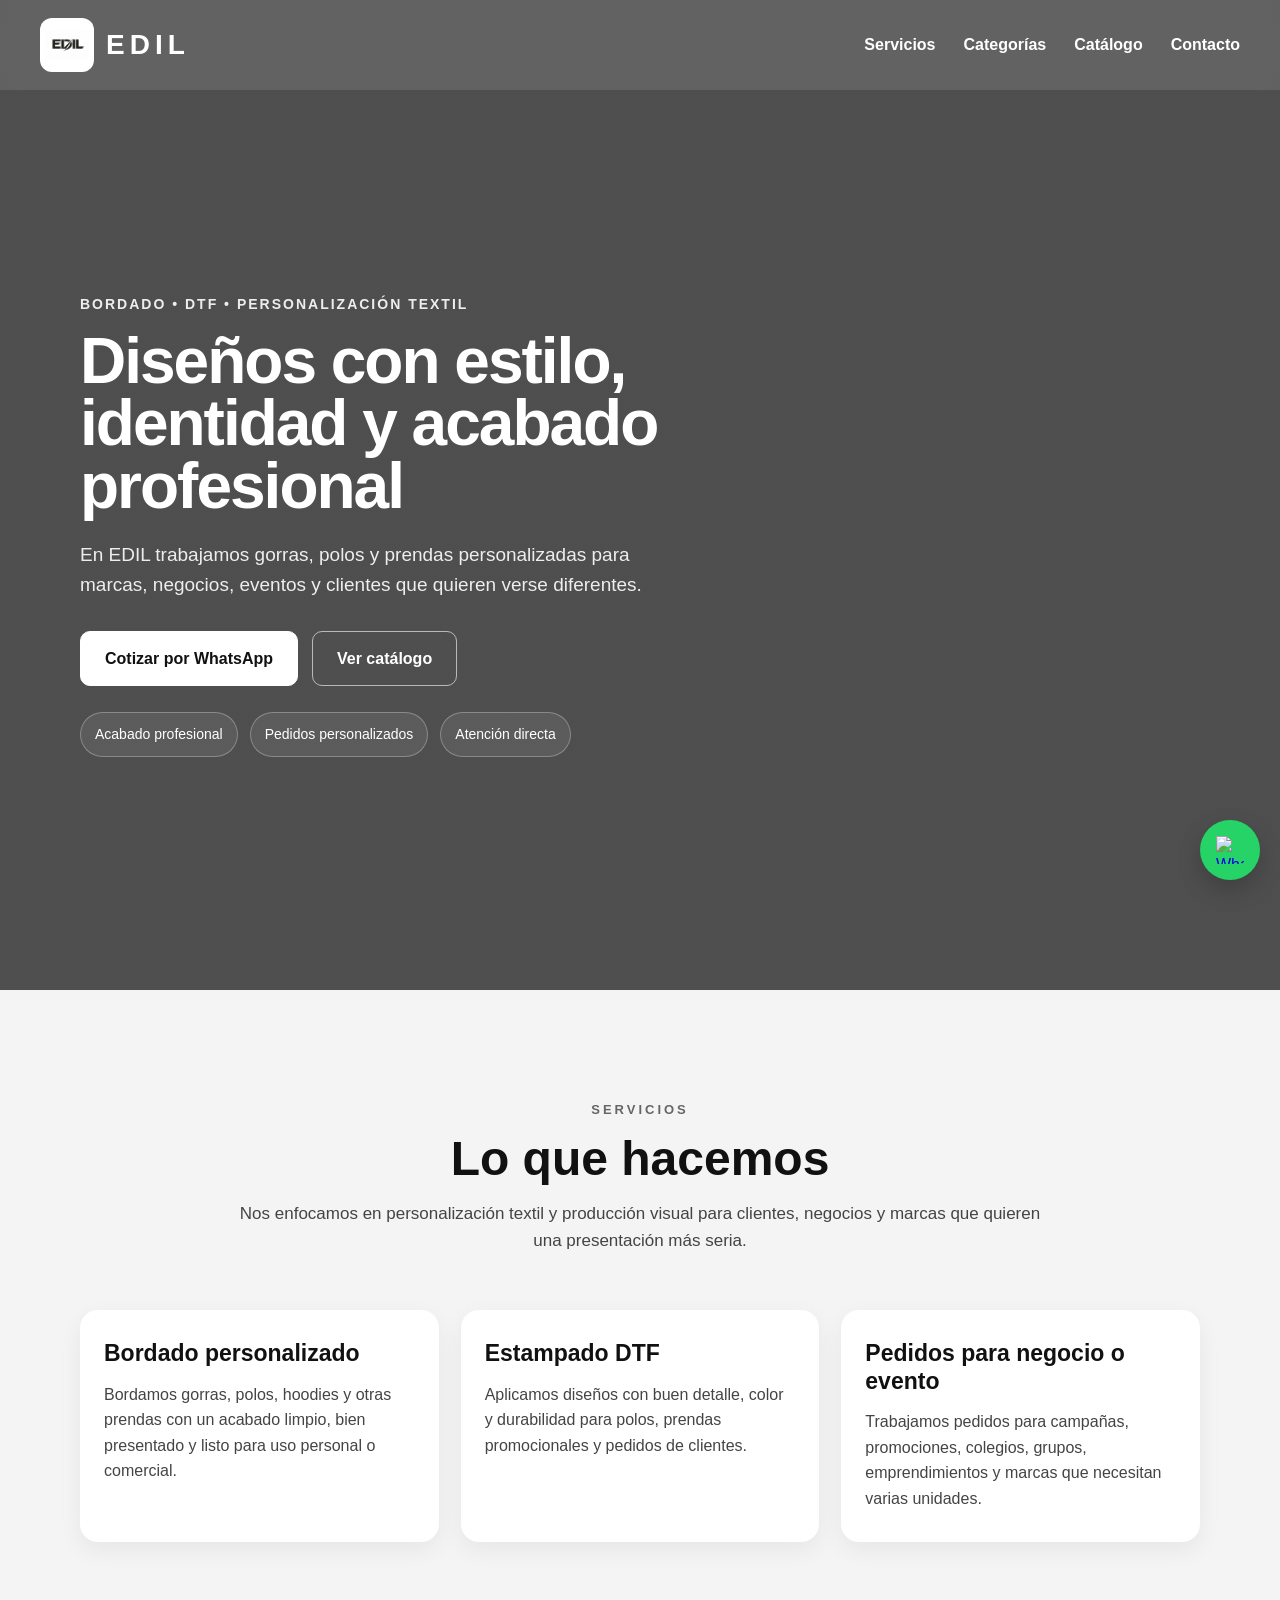
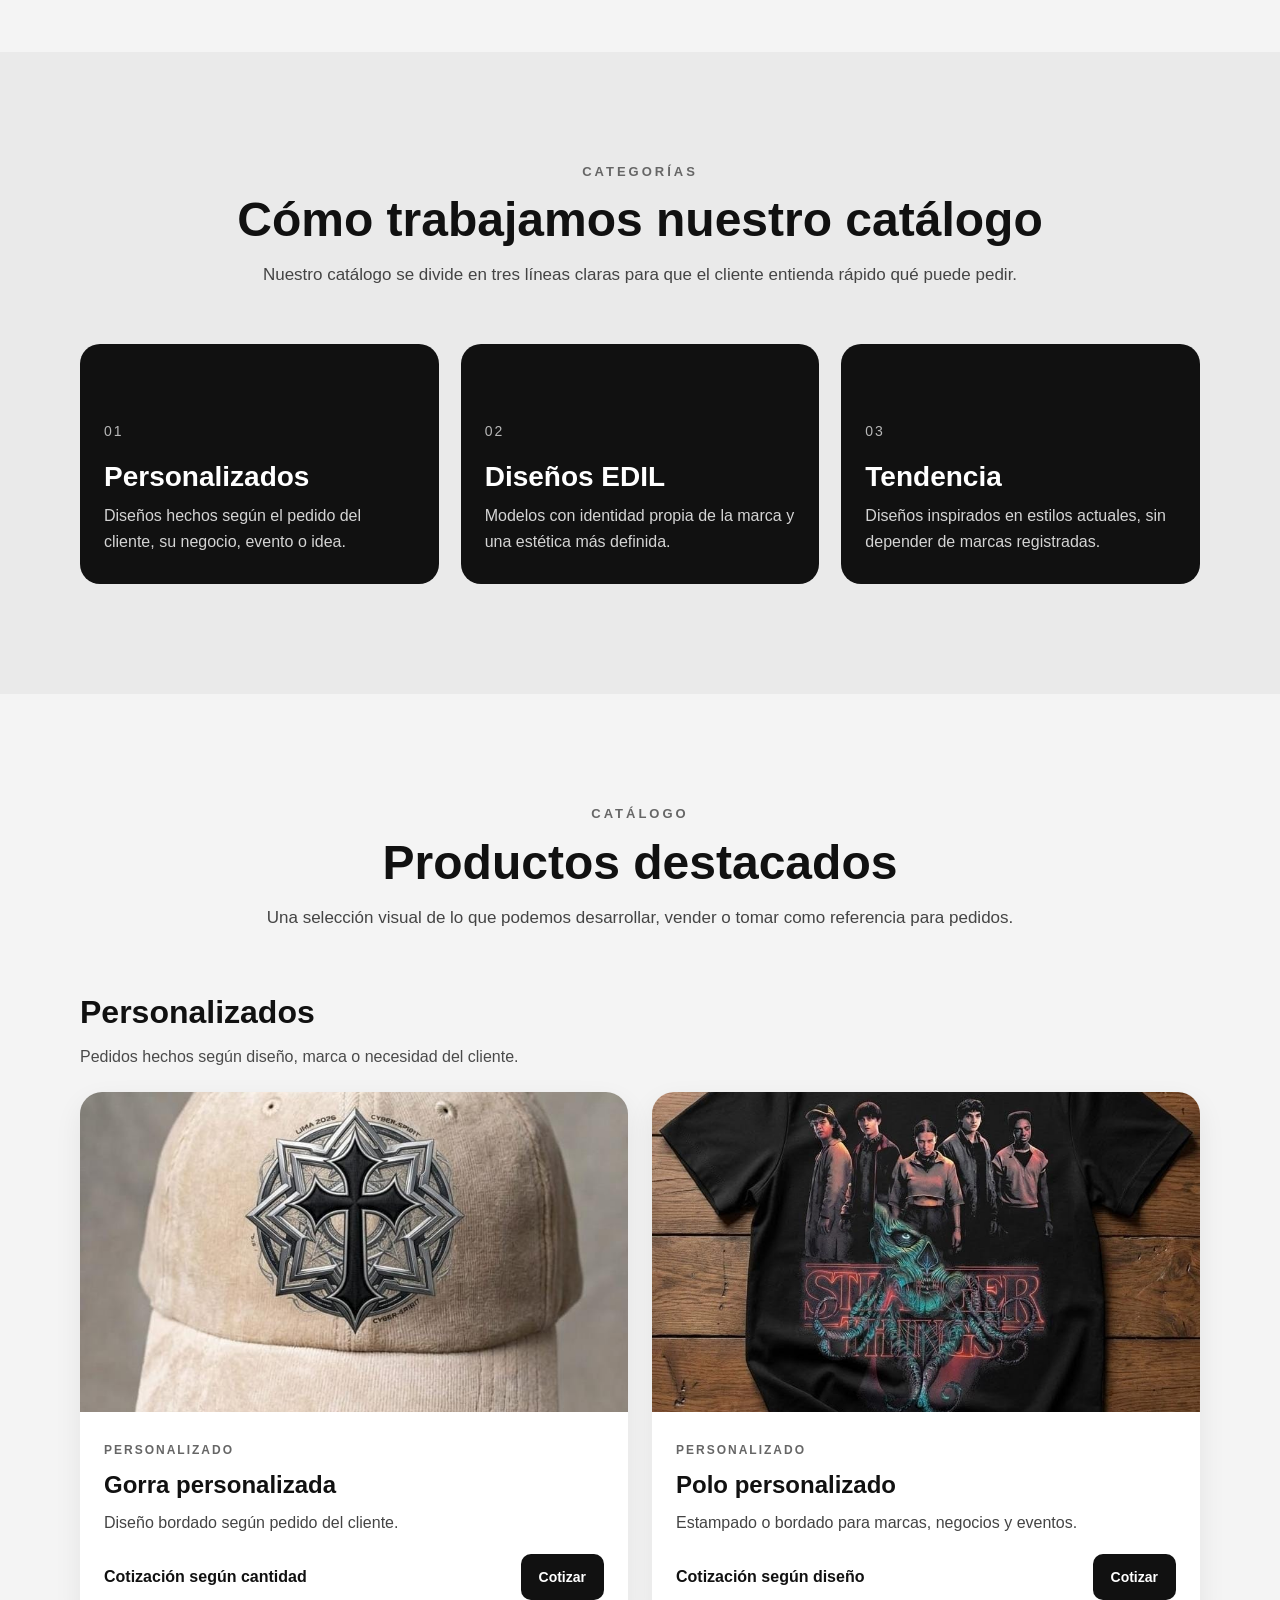
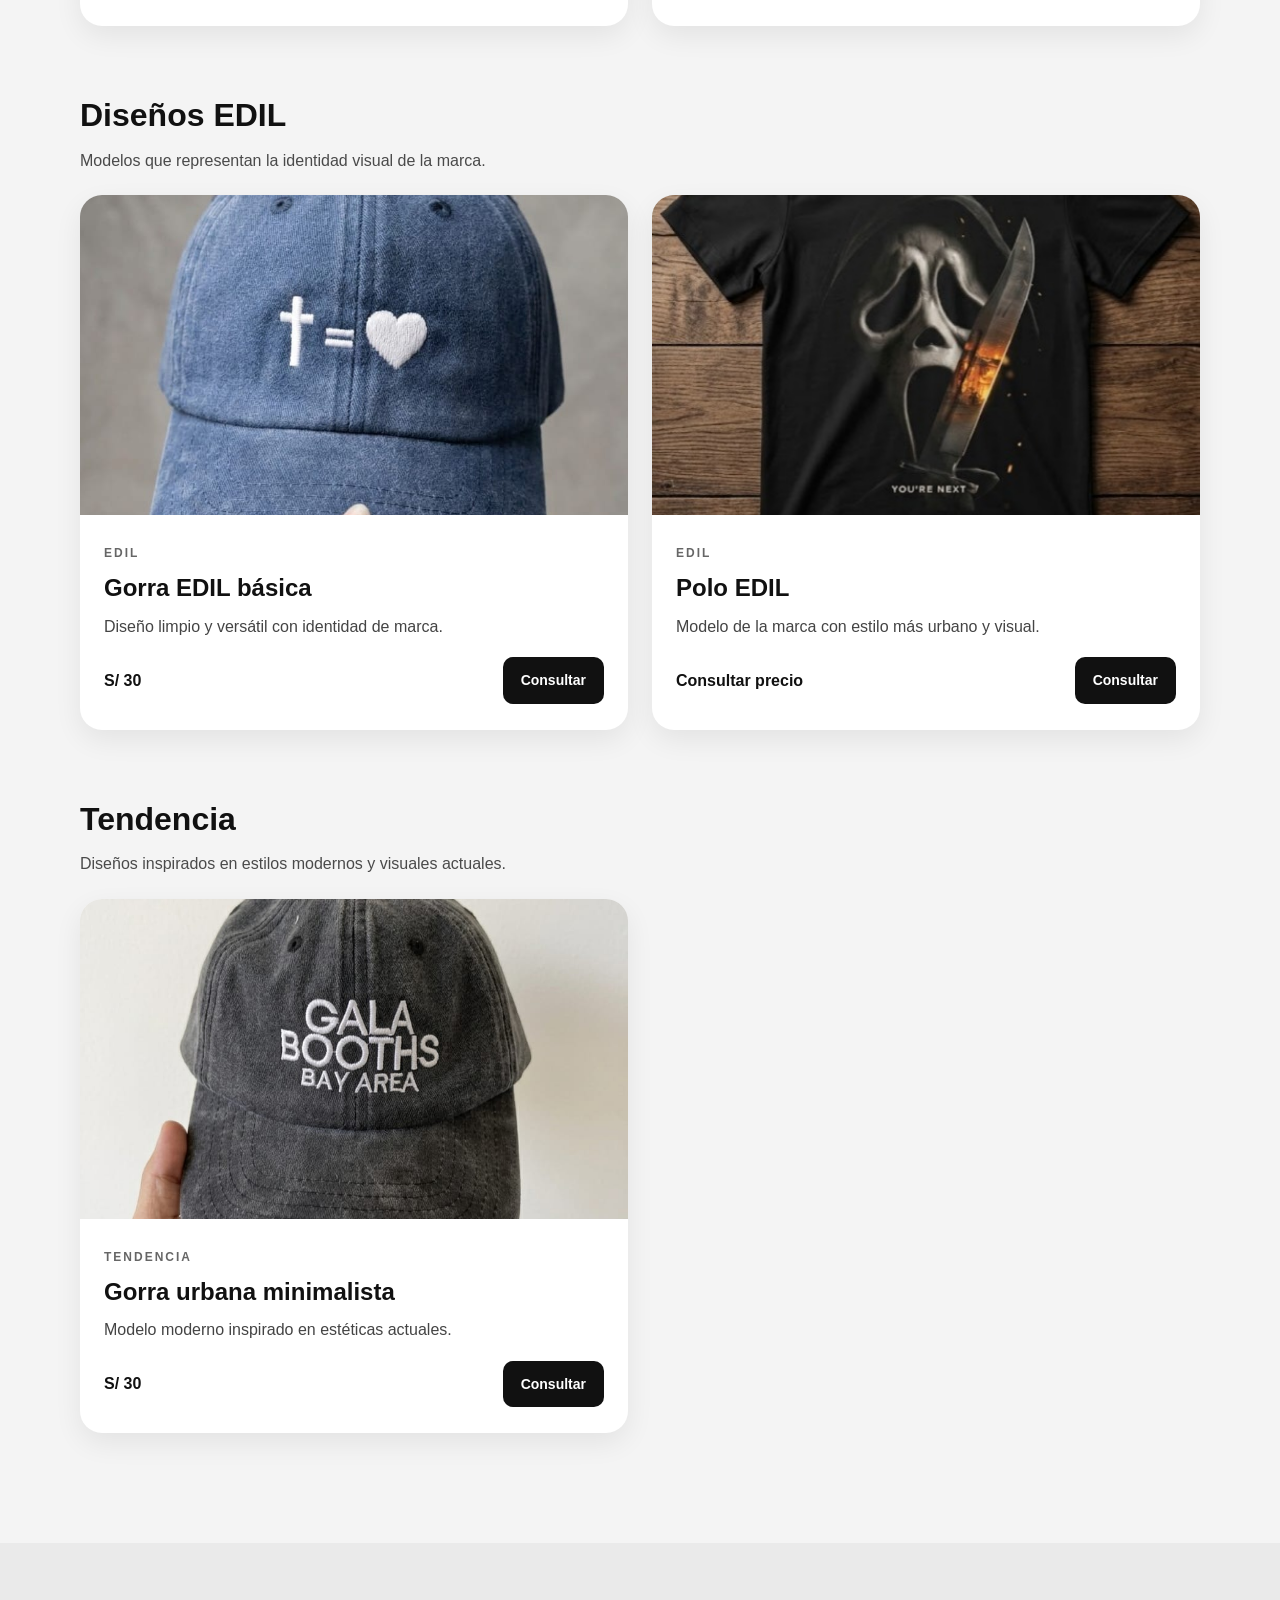
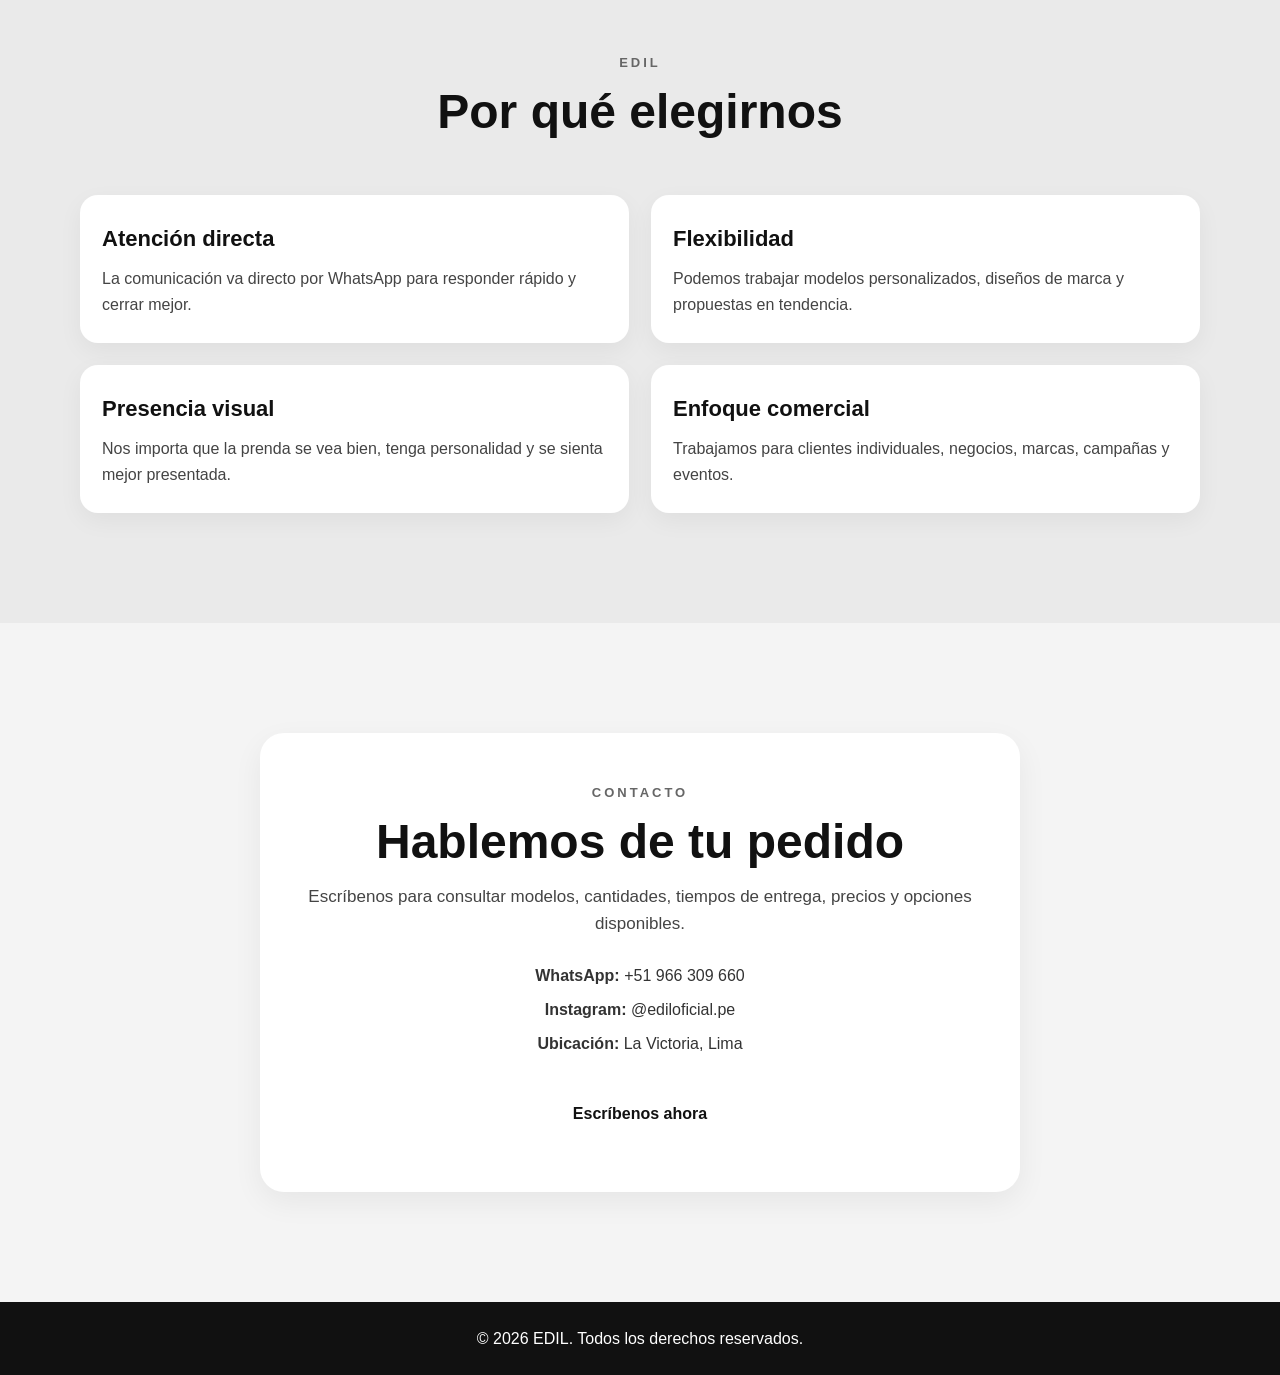
==== index.html @ c32471b3 "Add files via upload" ====
<!DOCTYPE html>
<html lang="es">
<head>
  <meta charset="UTF-8">
  <meta name="viewport" content="width=device-width, initial-scale=1.0">
  <title>EDIL | Bordados, DTF y prendas personalizadas</title>
  <link rel="stylesheet" href="styles.css">
</head>
<body>

  <header class="hero" id="inicio">
    <nav class="navbar container">
      <div class="logo-container">
        <img src="img/logo.jpeg" alt="Logo EDIL" class="logo-img">
        <span class="logo-text">EDIL</span>
      </div>

      <ul class="nav-links">
        <li><a href="#servicios">Servicios</a></li>
        <li><a href="#categorias">Categorías</a></li>
        <li><a href="#catalogo">Catálogo</a></li>
        <li><a href="#contacto">Contacto</a></li>
      </ul>
    </nav>

    <div class="hero-main container">
      <div class="hero-text">
        <p class="eyebrow">Bordado • DTF • Personalización textil</p>
        <h1>Diseños con estilo, identidad y acabado profesional</h1>
        <p class="hero-description">
          En EDIL trabajamos gorras, polos y prendas personalizadas para marcas,
          negocios, eventos y clientes que quieren verse diferentes.
        </p>

        <div class="hero-buttons">
          <a class="btn btn-primary" href="https://wa.me/51966309660" target="_blank">Cotizar por WhatsApp</a>
          <a class="btn btn-secondary" href="#catalogo">Ver catálogo</a>
        </div>

        <div class="hero-points">
          <span>Acabado profesional</span>
          <span>Pedidos personalizados</span>
          <span>Atención directa</span>
        </div>
      </div>
    </div>
  </header>

  <section class="section" id="servicios">
    <div class="container">
      <div class="section-heading">
        <p class="section-label">Servicios</p>
        <h2>Lo que hacemos</h2>
        <p class="section-description">
          Nos enfocamos en personalización textil y producción visual para clientes,
          negocios y marcas que quieren una presentación más seria.
        </p>
      </div>

      <div class="service-grid">
        <article class="info-card">
          <h3>Bordado personalizado</h3>
          <p>
            Bordamos gorras, polos, hoodies y otras prendas con un acabado limpio,
            bien presentado y listo para uso personal o comercial.
          </p>
        </article>

        <article class="info-card">
          <h3>Estampado DTF</h3>
          <p>
            Aplicamos diseños con buen detalle, color y durabilidad para polos,
            prendas promocionales y pedidos de clientes.
          </p>
        </article>

        <article class="info-card">
          <h3>Pedidos para negocio o evento</h3>
          <p>
            Trabajamos pedidos para campañas, promociones, colegios, grupos,
            emprendimientos y marcas que necesitan varias unidades.
          </p>
        </article>
      </div>
    </div>
  </section>

  <section class="section section-dark" id="categorias">
    <div class="container">
      <div class="section-heading">
        <p class="section-label">Categorías</p>
        <h2>Cómo trabajamos nuestro catálogo</h2>
        <p class="section-description">
          Nuestro catálogo se divide en tres líneas claras para que el cliente entienda rápido qué puede pedir.
        </p>
      </div>

      <div class="category-grid">
        <article class="category-card">
          <div class="category-number">01</div>
          <h3>Personalizados</h3>
          <p>
            Diseños hechos según el pedido del cliente, su negocio, evento o idea.
          </p>
        </article>

        <article class="category-card">
          <div class="category-number">02</div>
          <h3>Diseños EDIL</h3>
          <p>
            Modelos con identidad propia de la marca y una estética más definida.
          </p>
        </article>

        <article class="category-card">
          <div class="category-number">03</div>
          <h3>Tendencia</h3>
          <p>
            Diseños inspirados en estilos actuales, sin depender de marcas registradas.
          </p>
        </article>
      </div>
    </div>
  </section>

  <section class="section" id="catalogo">
    <div class="container">
      <div class="section-heading">
        <p class="section-label">Catálogo</p>
        <h2>Productos destacados</h2>
        <p class="section-description">
          Una selección visual de lo que podemos desarrollar, vender o tomar como referencia para pedidos.
        </p>
      </div>

      <div class="catalog-group">
        <div class="group-header">
          <h3>Personalizados</h3>
          <p>Pedidos hechos según diseño, marca o necesidad del cliente.</p>
        </div>

        <div class="product-grid">
          <article class="product-card">
            <img src="img/productos/gorra-cruz.jpeg" alt="Gorra personalizada" class="product-image">
            <div class="product-content">
              <span class="product-tag">Personalizado</span>
              <h4>Gorra personalizada</h4>
              <p>Diseño bordado según pedido del cliente.</p>
              <div class="product-bottom">
                <span class="price">Cotización según cantidad</span>
                <a class="btn btn-small" href="https://wa.me/51966309660?text=Hola,%20quiero%20cotizar%20una%20gorra%20personalizada" target="_blank">Cotizar</a>
              </div>
            </div>
          </article>

          <article class="product-card">
            <img src="img/productos/polo-urbano.jpeg" alt="Polo personalizado" class="product-image">
            <div class="product-content">
              <span class="product-tag">Personalizado</span>
              <h4>Polo personalizado</h4>
              <p>Estampado o bordado para marcas, negocios y eventos.</p>
              <div class="product-bottom">
                <span class="price">Cotización según diseño</span>
                <a class="btn btn-small" href="https://wa.me/51966309660?text=Hola,%20quiero%20cotizar%20un%20polo%20personalizado" target="_blank">Cotizar</a>
              </div>
            </div>
          </article>
        </div>
      </div>

      <div class="catalog-group">
        <div class="group-header">
          <h3>Diseños EDIL</h3>
          <p>Modelos que representan la identidad visual de la marca.</p>
        </div>

        <div class="product-grid">
          <article class="product-card">
            <img src="img/productos/gorra-edil.jpeg" alt="Gorra EDIL básica" class="product-image">
            <div class="product-content">
              <span class="product-tag">EDIL</span>
              <h4>Gorra EDIL básica</h4>
              <p>Diseño limpio y versátil con identidad de marca.</p>
              <div class="product-bottom">
                <span class="price">S/ 30</span>
                <a class="btn btn-small" href="https://wa.me/51966309660?text=Hola,%20quiero%20consultar%20por%20la%20gorra%20EDIL" target="_blank">Consultar</a>
              </div>
            </div>
          </article>

          <article class="product-card">
            <img src="img/productos/polo-edil.jpeg" alt="Polo EDIL" class="product-image">
            <div class="product-content">
              <span class="product-tag">EDIL</span>
              <h4>Polo EDIL</h4>
              <p>Modelo de la marca con estilo más urbano y visual.</p>
              <div class="product-bottom">
                <span class="price">Consultar precio</span>
                <a class="btn btn-small" href="https://wa.me/51966309660?text=Hola,%20quiero%20consultar%20por%20el%20polo%20EDIL" target="_blank">Consultar</a>
              </div>
            </div>
          </article>
        </div>
      </div>

      <div class="catalog-group">
        <div class="group-header">
          <h3>Tendencia</h3>
          <p>Diseños inspirados en estilos modernos y visuales actuales.</p>
        </div>

        <div class="product-grid">
          <article class="product-card">
            <img src="img/productos/gorra-urbana.jpeg" alt="Gorra urbana minimalista" class="product-image">
            <div class="product-content">
              <span class="product-tag">Tendencia</span>
              <h4>Gorra urbana minimalista</h4>
              <p>Modelo moderno inspirado en estéticas actuales.</p>
              <div class="product-bottom">
                <span class="price">S/ 30</span>
                <a class="btn btn-small" href="https://wa.me/51966309660?text=Hola,%20quiero%20consultar%20por%20la%20gorra%20urbana" target="_blank">Consultar</a>
              </div>
            </div>
          </article>
        </div>
      </div>
    </div>
  </section>

  <section class="section section-dark" id="porque">
    <div class="container">
      <div class="section-heading">
        <p class="section-label">EDIL</p>
        <h2>Por qué elegirnos</h2>
      </div>

      <div class="benefits-grid">
        <div class="benefit-item">
          <h3>Atención directa</h3>
          <p>La comunicación va directo por WhatsApp para responder rápido y cerrar mejor.</p>
        </div>
        <div class="benefit-item">
          <h3>Flexibilidad</h3>
          <p>Podemos trabajar modelos personalizados, diseños de marca y propuestas en tendencia.</p>
        </div>
        <div class="benefit-item">
          <h3>Presencia visual</h3>
          <p>Nos importa que la prenda se vea bien, tenga personalidad y se sienta mejor presentada.</p>
        </div>
        <div class="benefit-item">
          <h3>Enfoque comercial</h3>
          <p>Trabajamos para clientes individuales, negocios, marcas, campañas y eventos.</p>
        </div>
      </div>
    </div>
  </section>

  <section class="section contact-section" id="contacto">
    <div class="container contact-box">
      <p class="section-label">Contacto</p>
      <h2>Hablemos de tu pedido</h2>
      <p class="section-description">
        Escríbenos para consultar modelos, cantidades, tiempos de entrega, precios y opciones disponibles.
      </p>

      <div class="contact-details">
        <p><strong>WhatsApp:</strong> +51 966 309 660</p>
        <p><strong>Instagram:</strong> @ediloficial.pe</p>
        <p><strong>Ubicación:</strong> La Victoria, Lima</p>
      </div>

      <a class="btn btn-primary" href="https://wa.me/51966309660" target="_blank">Escríbenos ahora</a>
    </div>
  </section>

  <footer class="footer">
    <div class="container footer-content">
      <p>© 2026 EDIL. Todos los derechos reservados.</p>
    </div>
  </footer>

  <a href="https://wa.me/51966309660" class="whatsapp-float" target="_blank">
  <img src="https://cdn-icons-png.flaticon.com/512/733/733585.png" alt="WhatsApp">
  </a>

</body>
</html>
---- styles.css ----
* {
  margin: 0;
  padding: 0;
  box-sizing: border-box;
}

html {
  scroll-behavior: smooth;
}

body {
  font-family: Arial, sans-serif;
  background-color: #f4f4f4;
  color: #111111;
  line-height: 1.6;
}

img {
  max-width: 100%;
  display: block;
}

.container {
  width: min(1120px, 92%);
  margin: 0 auto;
}

/* HERO */

.hero {
  min-height: 100vh;
  color: #ffffff;
  background:
    linear-gradient(rgba(0, 0, 0, 0.68), rgba(0, 0, 0, 0.68)),
    url("https://images.unsplash.com/photo-1521572163474-6864f9cf17ab?auto=format&fit=crop&w=1400&q=80");
  background-size: cover;
  background-position: center;
  display: flex;
  flex-direction: column;
}

.navbar {
  padding: 24px 0;
  display: flex;
  justify-content: space-between;
  align-items: center;
  gap: 20px;
}

.logo-container {
  display: flex;
  align-items: center;
  gap: 12px;
}

.logo-img {
  width: 54px;
  height: 54px;
  object-fit: contain;
  background-color: #ffffff;
  border-radius: 12px;
  padding: 5px;
}

.logo-text {
  font-size: 28px;
  font-weight: 700;
  letter-spacing: 5px;
}

.nav-links {
  list-style: none;
  display: flex;
  gap: 28px;
  flex-wrap: wrap;
}

.nav-links a {
  color: white;
  text-decoration: none;
  font-weight: 600;
  transition: opacity 0.2s ease;
}

.nav-links a:hover {
  opacity: 0.7;
}

.nav-links a:hover {
  opacity: 0.75;
}

.hero-main {
  flex: 1;
  display: flex;
  align-items: center;
  padding: 40px 0 70px;
}

.hero-text {
  max-width: 650px;
}

.eyebrow {
  font-size: 14px;
  text-transform: uppercase;
  letter-spacing: 2px;
  margin-bottom: 14px;
  opacity: 0.9;
  font-weight: 700;
}

.hero h1 {
  font-size: clamp(2.8rem, 5vw, 4.8rem);
  line-height: 0.98;
  margin-bottom: 22px;
  letter-spacing: -2px;
}

.hero-description {
  font-size: 19px;
  max-width: 580px;
  color: rgba(255, 255, 255, 0.9);
  margin-bottom: 30px;
}

.hero-buttons {
  display: flex;
  gap: 14px;
  flex-wrap: wrap;
  margin-bottom: 26px;
}

.hero-points {
  display: flex;
  flex-wrap: wrap;
  gap: 12px;
}

.hero-points span {
  border: 1px solid rgba(255, 255, 255, 0.28);
  background-color: rgba(255, 255, 255, 0.08);
  padding: 10px 14px;
  border-radius: 999px;
  font-size: 14px;
}

/* BOTONES */

.btn {
  display: inline-block;
  background: white;
  color: black;
  padding: 14px 28px;
  text-decoration: none;
  border-radius: 10px;
  font-weight: bold;
  transition: all 0.3s ease;
}

.btn:hover {
  background: black;
  color: white;
}


.btn-primary {
  background-color: #ffffff;
  color: #111111;
  padding: 14px 24px;
  border: 1px solid #ffffff;
}

.btn-primary:hover {
  background-color: transparent;
  color: #ffffff;
}

.btn-secondary {
  padding: 14px 24px;
  border: 1px solid rgba(255, 255, 255, 0.6);
  color: #ffffff;
  background-color: transparent;
}

.btn-secondary:hover {
  background-color: #ffffff;
  color: #111111;
}

.btn-small {
  background-color: #111111;
  color: #ffffff;
  padding: 12px 18px;
  font-size: 14px;
}

/* SECCIONES */

.section {
  padding: 110px 0;
}

.section-dark {
  background-color: #eaeaea;
}

.section-heading {
  text-align: center;
  max-width: 820px;
  margin: 0 auto 56px;
}

.section-label {
  text-transform: uppercase;
  letter-spacing: 3px;
  font-size: 13px;
  font-weight: 700;
  color: #666666;
  margin-bottom: 12px;
}

.section-heading h2,
.contact-box h2 {
  font-size: clamp(2rem, 4vw, 3rem);
  line-height: 1.1;
  margin-bottom: 14px;
}

.section-description {
  font-size: 17px;
  color: #444444;
}

/* SERVICIOS */

.service-grid {
  display: grid;
  grid-template-columns: repeat(3, 1fr);
  gap: 22px;
}

.info-card {
  background-color: #ffffff;
  border-radius: 18px;
  padding: 30px 24px;
  box-shadow: 0 8px 24px rgba(0, 0, 0, 0.06);
}

.info-card h3 {
  font-size: 23px;
  line-height: 1.2;
  margin-bottom: 14px;
}

.info-card p {
  color: #444444;
}

/* CATEGORÍAS */

.category-grid {
  display: grid;
  grid-template-columns: repeat(3, 1fr);
  gap: 22px;
}

.category-card {
  background-color: #111111;
  color: #ffffff;
  border-radius: 20px;
  padding: 30px 24px;
  min-height: 240px;
  display: flex;
  flex-direction: column;
  justify-content: flex-end;
}

.category-number {
  font-size: 14px;
  margin-bottom: 20px;
  opacity: 0.7;
  letter-spacing: 2px;
}

.category-card h3 {
  font-size: 28px;
  margin-bottom: 10px;
  line-height: 1.1;
}

.category-card p {
  color: rgba(255, 255, 255, 0.82);
}

/* CATÁLOGO */

.catalog-group + .catalog-group {
  margin-top: 64px;
}

.group-header {
  margin-bottom: 22px;
}

.group-header h3 {
  font-size: 32px;
  margin-bottom: 6px;
}

.group-header p {
  color: #4a4a4a;
}

.product-grid {
  display: grid;
  grid-template-columns: repeat(2, 1fr);
  gap: 24px;
}

.product-card {
  background-color: #ffffff;
  border-radius: 22px;
  overflow: hidden;
  box-shadow: 0 10px 28px rgba(0, 0, 0, 0.07);
  transition: transform 0.25s ease, box-shadow 0.25s ease;
}

.product-card:hover {
  transform: translateY(-8px);
  box-shadow: 0 18px 38px rgba(0, 0, 0, 0.12);
}

.product-image {
  width: 100%;
  height: 320px;
  object-fit: cover;
  object-position: center;
  background-color: #dcdcdc;
  transition: transform 0.35s ease;
}

.product-card:hover .product-image {
  transform: scale(1.04);
}

.product-content {
  padding: 24px 24px 26px;
}

.product-tag {
  display: inline-block;
  margin-bottom: 12px;
  font-size: 12px;
  font-weight: 700;
  letter-spacing: 2px;
  text-transform: uppercase;
  color: #666666;
}

.product-content h4 {
  font-size: 24px;
  line-height: 1.1;
  margin-bottom: 12px;
}

.product-content p {
  color: #444444;
}

.product-bottom {
  margin-top: 18px;
  display: flex;
  justify-content: space-between;
  align-items: center;
  gap: 14px;
  flex-wrap: wrap;
}

.price {
  font-weight: 700;
  color: #111111;
}

/* BENEFICIOS */

.benefits-grid {
  display: grid;
  grid-template-columns: repeat(2, 1fr);
  gap: 22px;
}

.benefit-item {
  background-color: #ffffff;
  border-radius: 18px;
  padding: 26px 22px;
  box-shadow: 0 8px 24px rgba(0, 0, 0, 0.05);
}

.benefit-item h3 {
  font-size: 22px;
  margin-bottom: 10px;
}

.benefit-item p {
  color: #444444;
}

/* CONTACTO */

.contact-section {
  text-align: center;
}

.contact-box {
  max-width: 760px;
  margin: 0 auto;
}

.contact-details {
  margin: 26px 0 30px;
  display: grid;
  gap: 8px;
  color: #333333;
}

/* FOOTER */

.footer {
  background-color: #111111;
  color: #ffffff;
  padding: 24px 0;
}

.footer-content {
  text-align: center;
}

/* RESPONSIVE */

@media (max-width: 960px) {
  .service-grid,
  .category-grid,
  .product-grid,
  .benefits-grid {
    grid-template-columns: 1fr 1fr;
  }

  .category-grid .category-card:last-child {
    grid-column: 1 / -1;
  }
}

@media (max-width: 768px) {
  .navbar {
    flex-direction: column;
    align-items: flex-start;
  }

  .nav-links {
    gap: 16px;
  }

  .section {
    padding: 72px 0;
  }

  .service-grid,
  .category-grid,
  .product-grid,
  .benefits-grid {
    grid-template-columns: 1fr;
  }

  .category-grid .category-card:last-child {
    grid-column: auto;
  }

  .product-image {
    height: 260px;
  }

  .product-content h4 {
    font-size: 24px;
  }

  .group-header h3 {
    font-size: 28px;
  }
}

@media (max-width: 520px) {
  .hero-main {
    padding: 30px 0 54px;
  }

  .hero-description,
  .section-description,
  .info-card p,
  .category-card p,
  .product-content p,
  .benefit-item p {
    font-size: 15px;
  }

  .hero-points {
    gap: 10px;
  }

  .hero-points span {
    font-size: 13px;
    padding: 9px 12px;
  }

  .btn-primary,
  .btn-secondary {
    width: 100%;
    text-align: center;
  }
}

.navbar {
  position: fixed;
  top: 0;
  left: 0;
  width: 100%;
  display: flex;
  justify-content: space-between;
  align-items: center;
  gap: 20px;

  padding: 18px 40px;
  background: rgba(0, 0, 0, 0.6);
  backdrop-filter: blur(10px);
  z-index: 1000;
}

body {
  font-family: Arial, sans-serif;
  background-color: #f4f4f4;
  color: #111111;
  line-height: 1.6;
  padding-top: 90px;
}

.whatsapp-float {
  position: fixed;
  right: 20px;
  bottom: 20px;
  width: 60px;
  height: 60px;
  border-radius: 50%;
  background: #25D366;
  display: flex;
  align-items: center;
  justify-content: center;
  box-shadow: 0 10px 24px rgba(0, 0, 0, 0.2);
  z-index: 1200;
  transition: transform 0.2s ease;
}

.whatsapp-float img {
  width: 28px;
  height: 28px;
}

.whatsapp-float:hover {
  transform: scale(1.1);
}

.contact-box {
  max-width: 760px;
  margin: 0 auto;
  background: #ffffff;
  padding: 50px 30px;
  border-radius: 24px;
  box-shadow: 0 10px 30px rgba(0, 0, 0, 0.06);
}
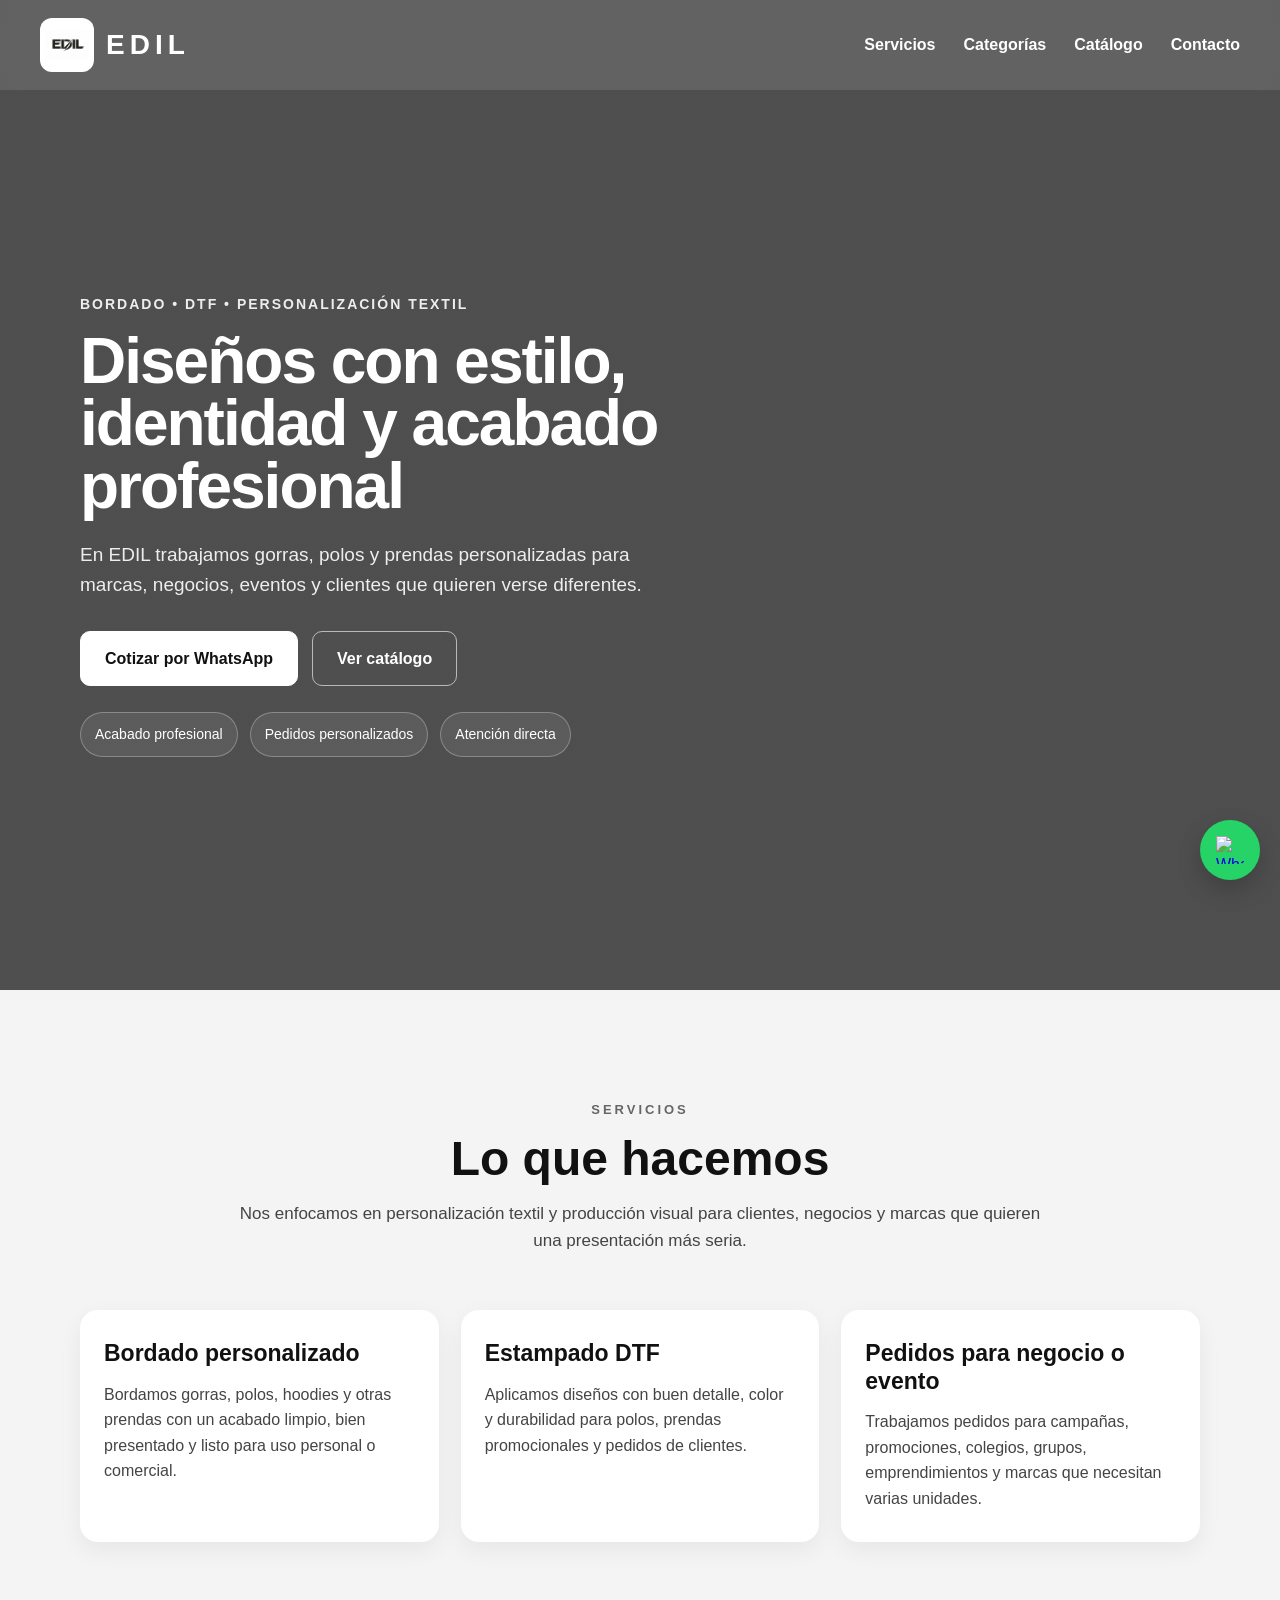
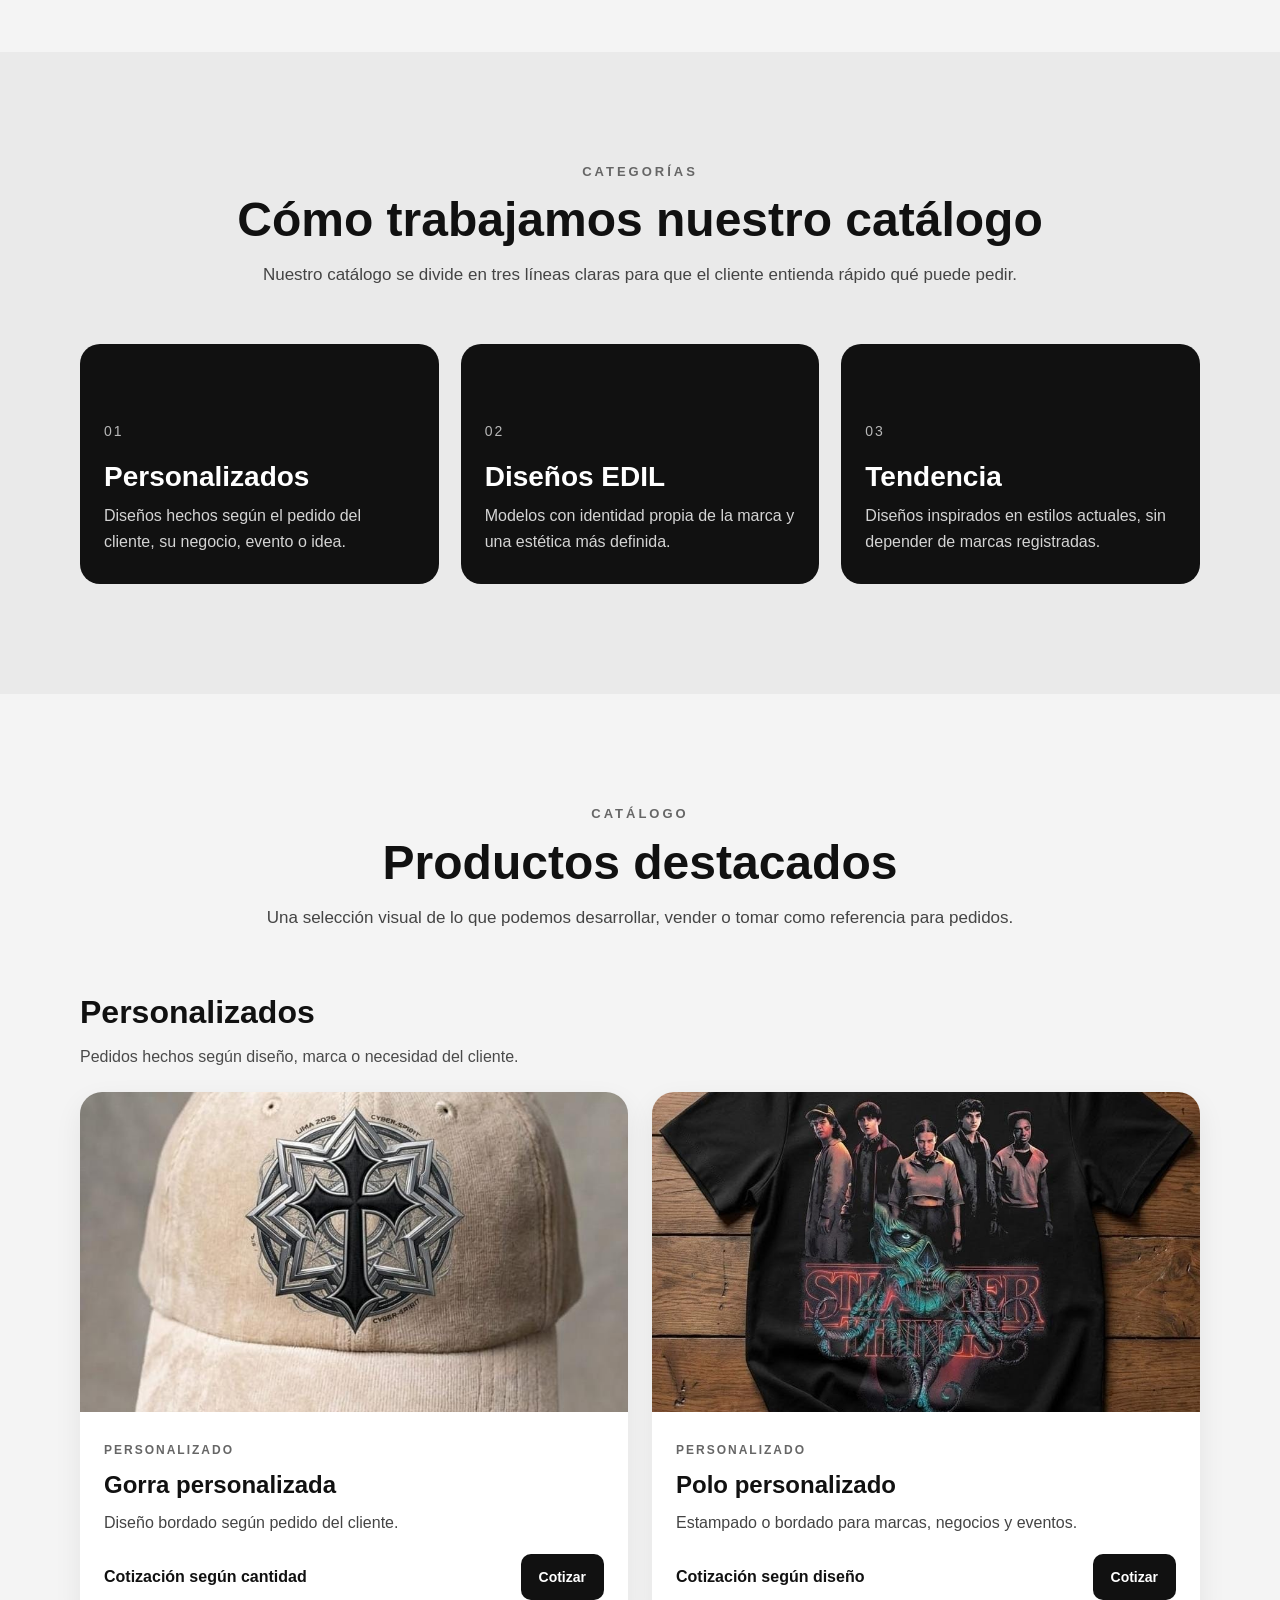
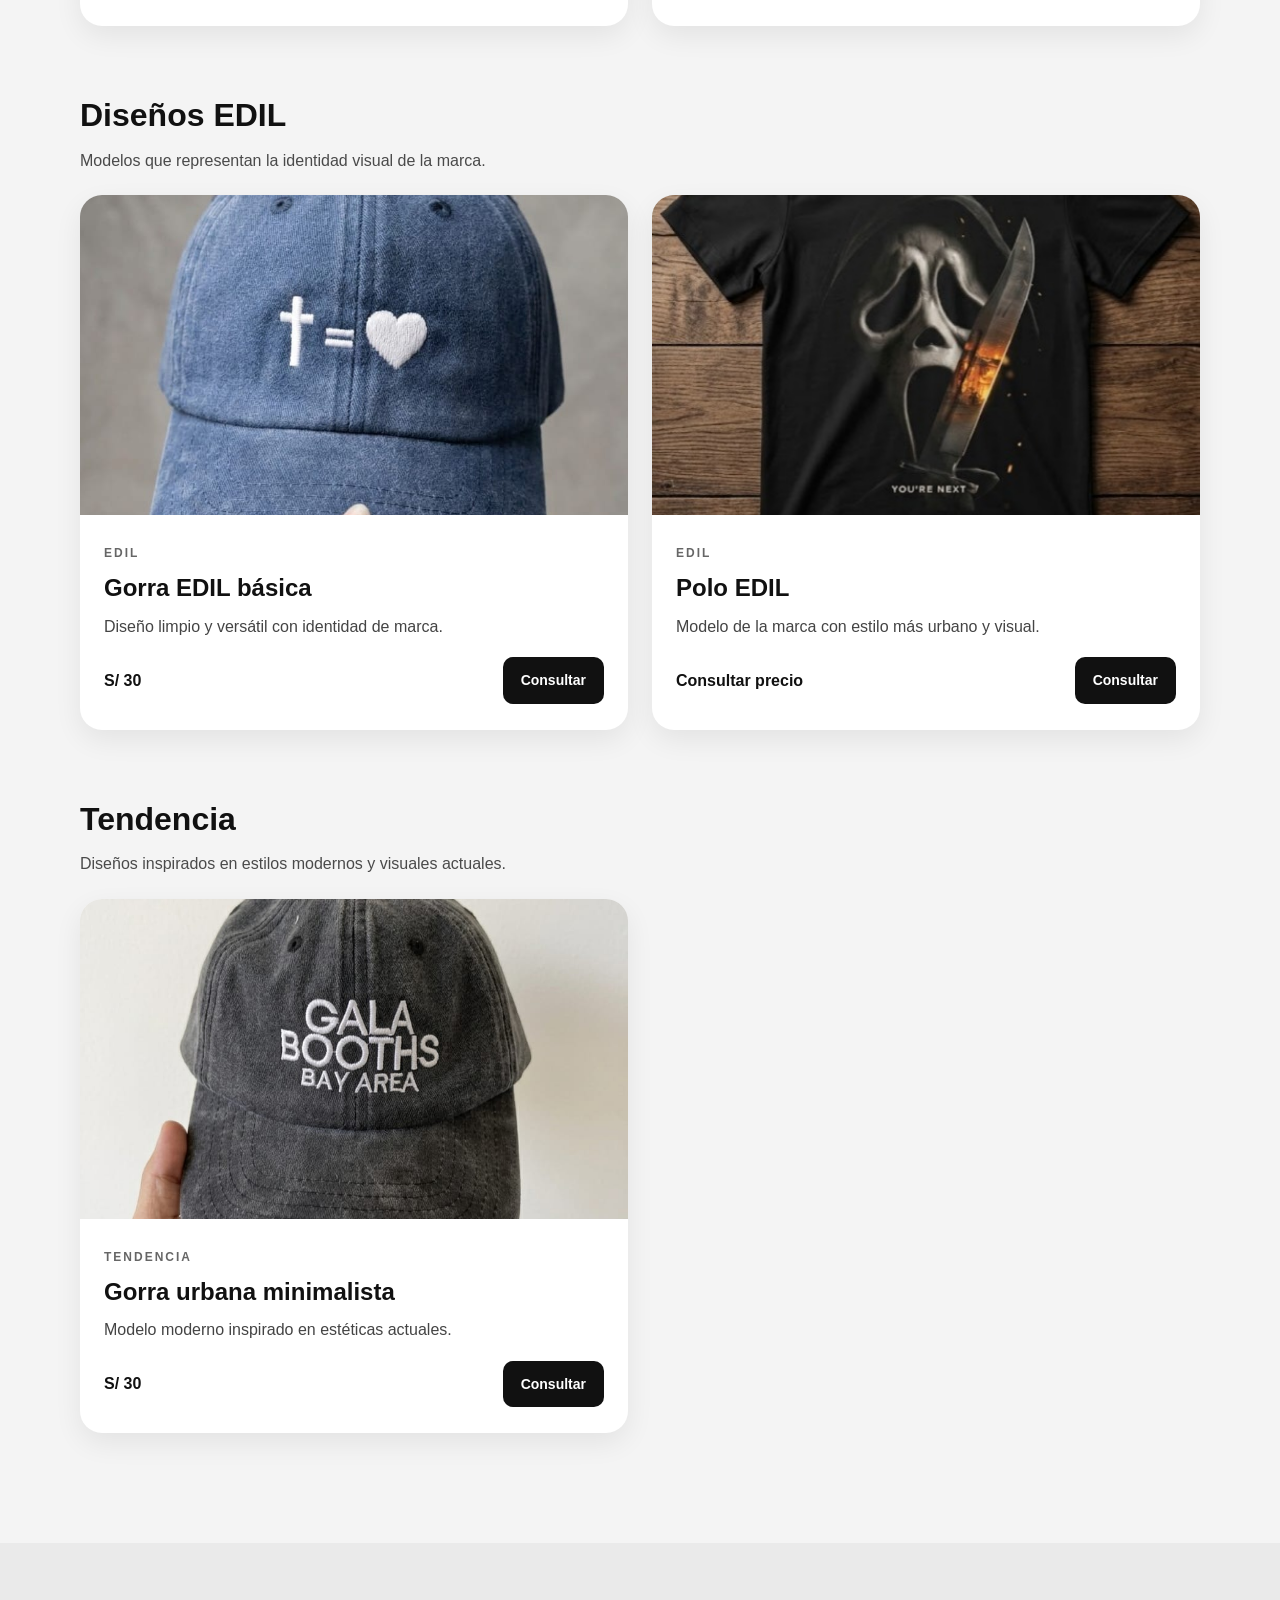
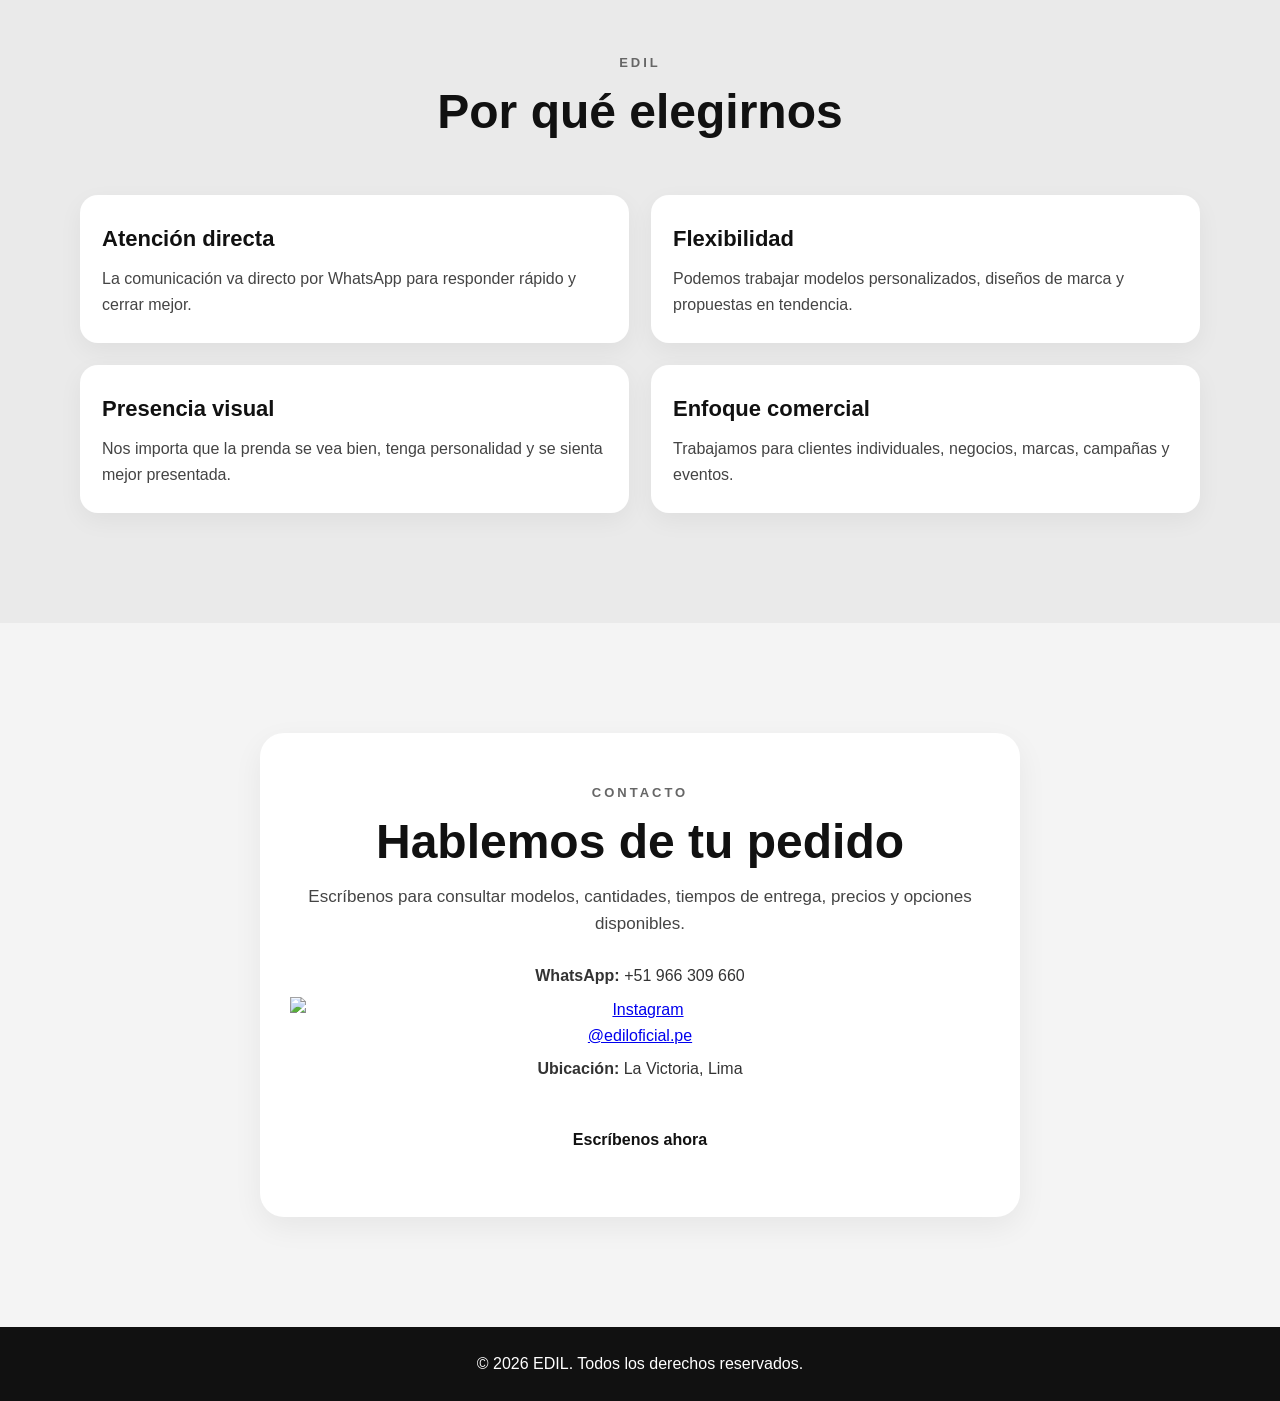
==== commit 6924bfdd: "Update index.html" ====
--- a/index.html
+++ b/index.html
@@ -265,7 +265,10 @@
 
       <div class="contact-details">
         <p><strong>WhatsApp:</strong> +51 966 309 660</p>
-        <p><strong>Instagram:</strong> @ediloficial.pe</p>
+        <a href="https://instagram.com/ediloficial.pe" target="_blank" class="social-link">
+          <img src="https://cdn-icons-png.flaticon.com/512/2111/2111463.png" alt="Instagram">
+          @ediloficial.pe
+        </a>
         <p><strong>Ubicación:</strong> La Victoria, Lima</p>
       </div>
 
@@ -284,4 +287,4 @@
   </a>
 
 </body>
-</html>+</html>
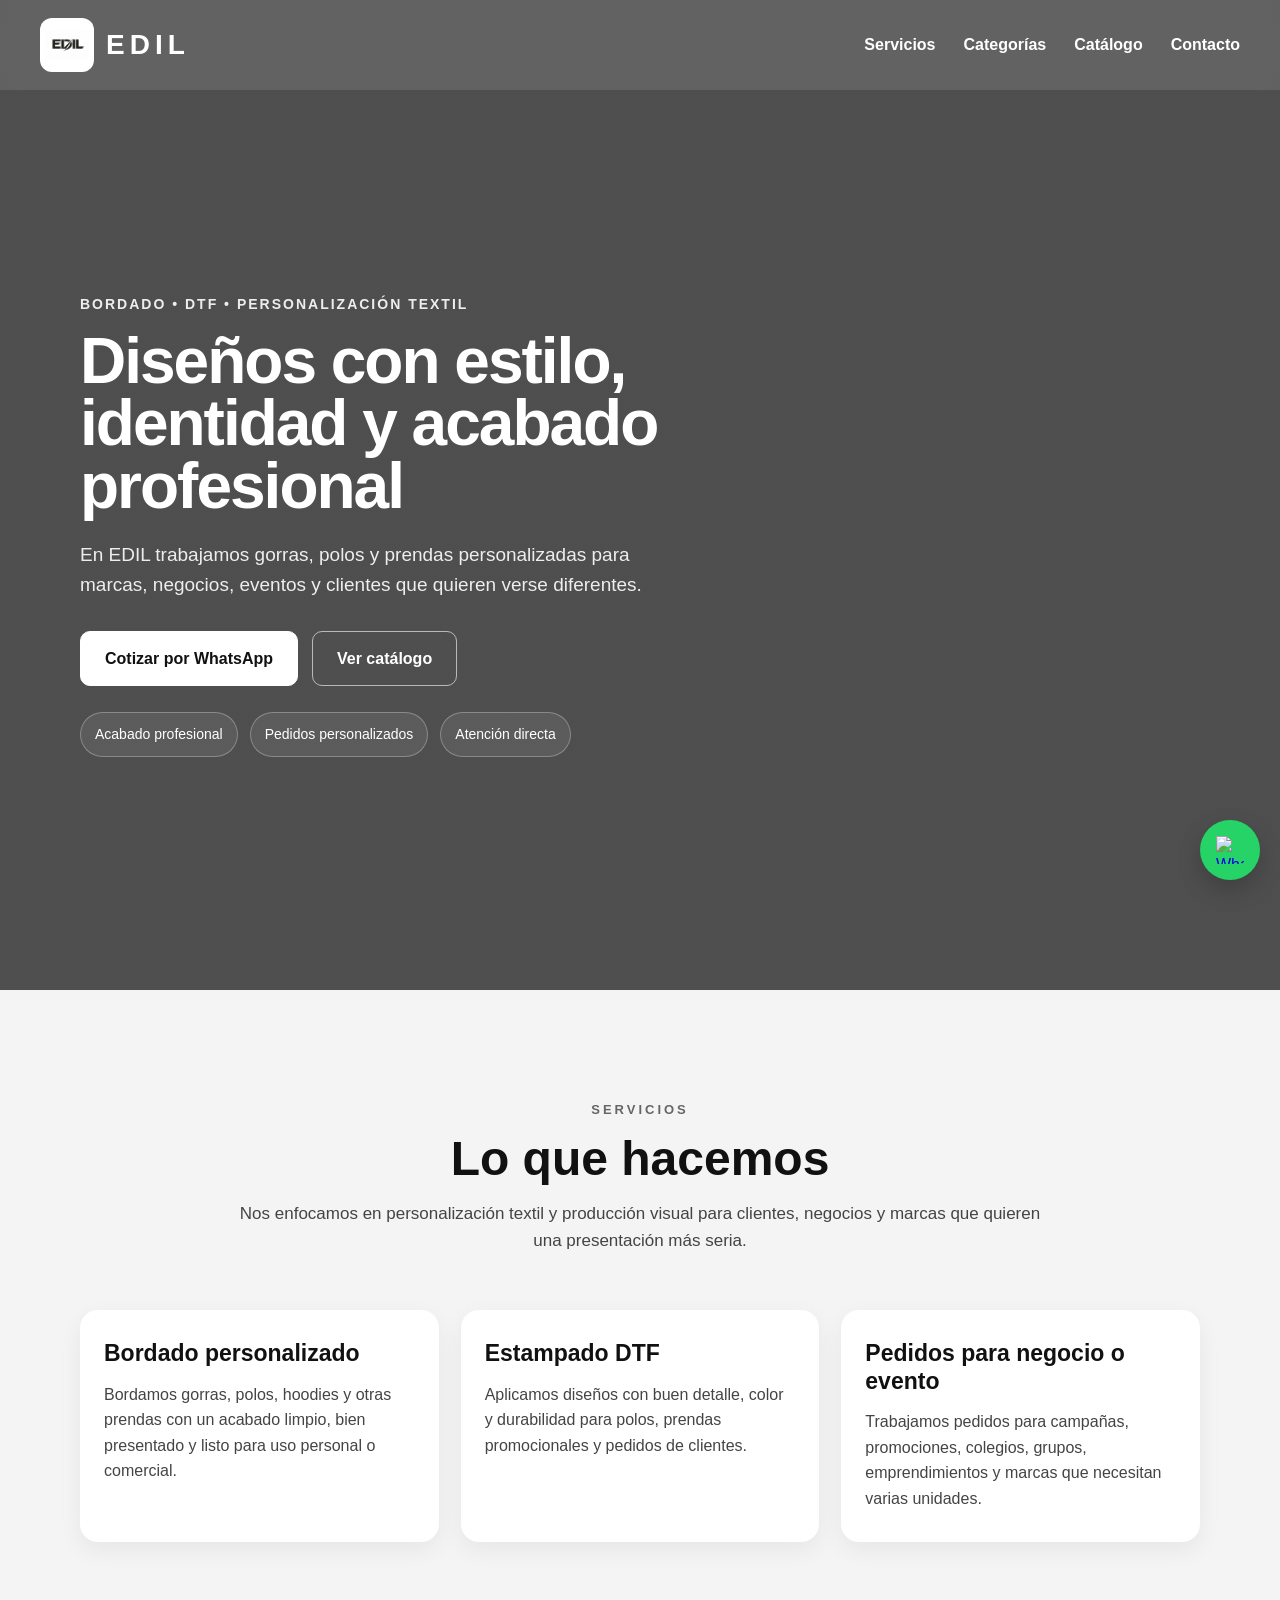
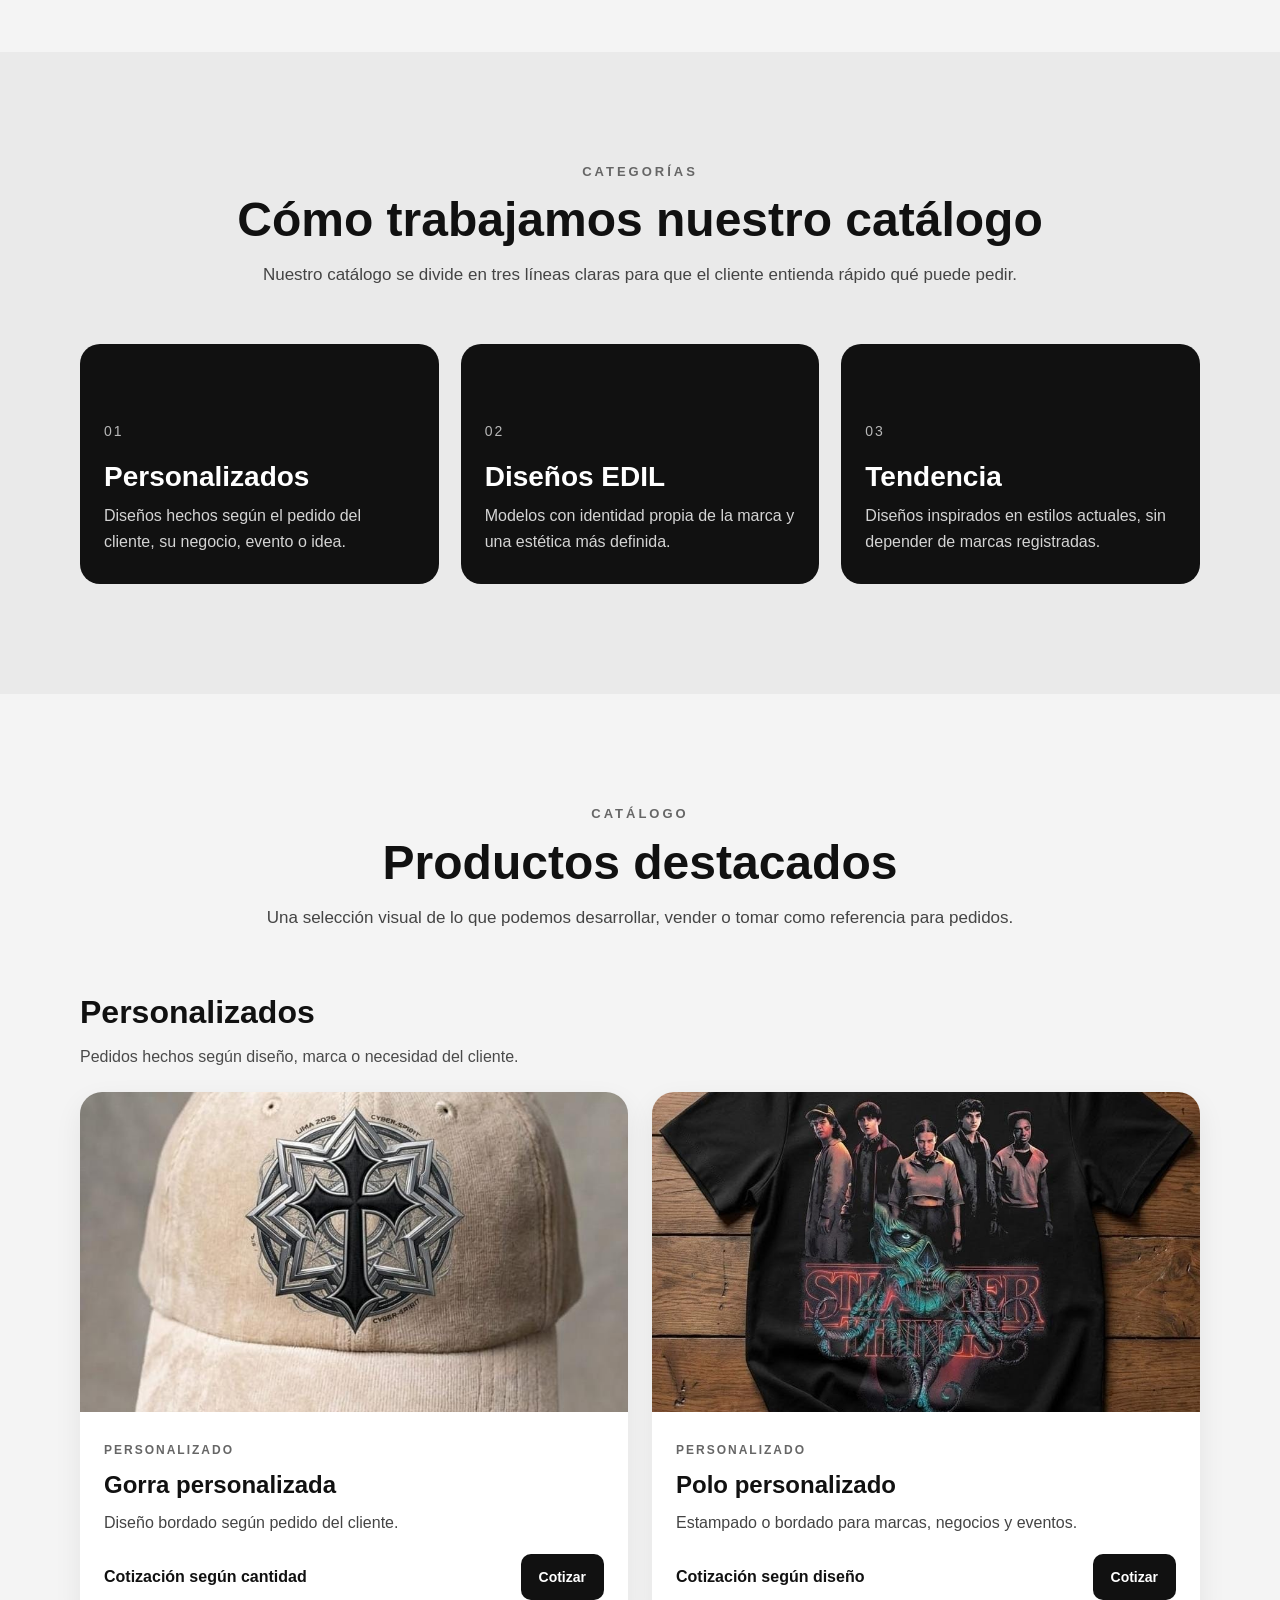
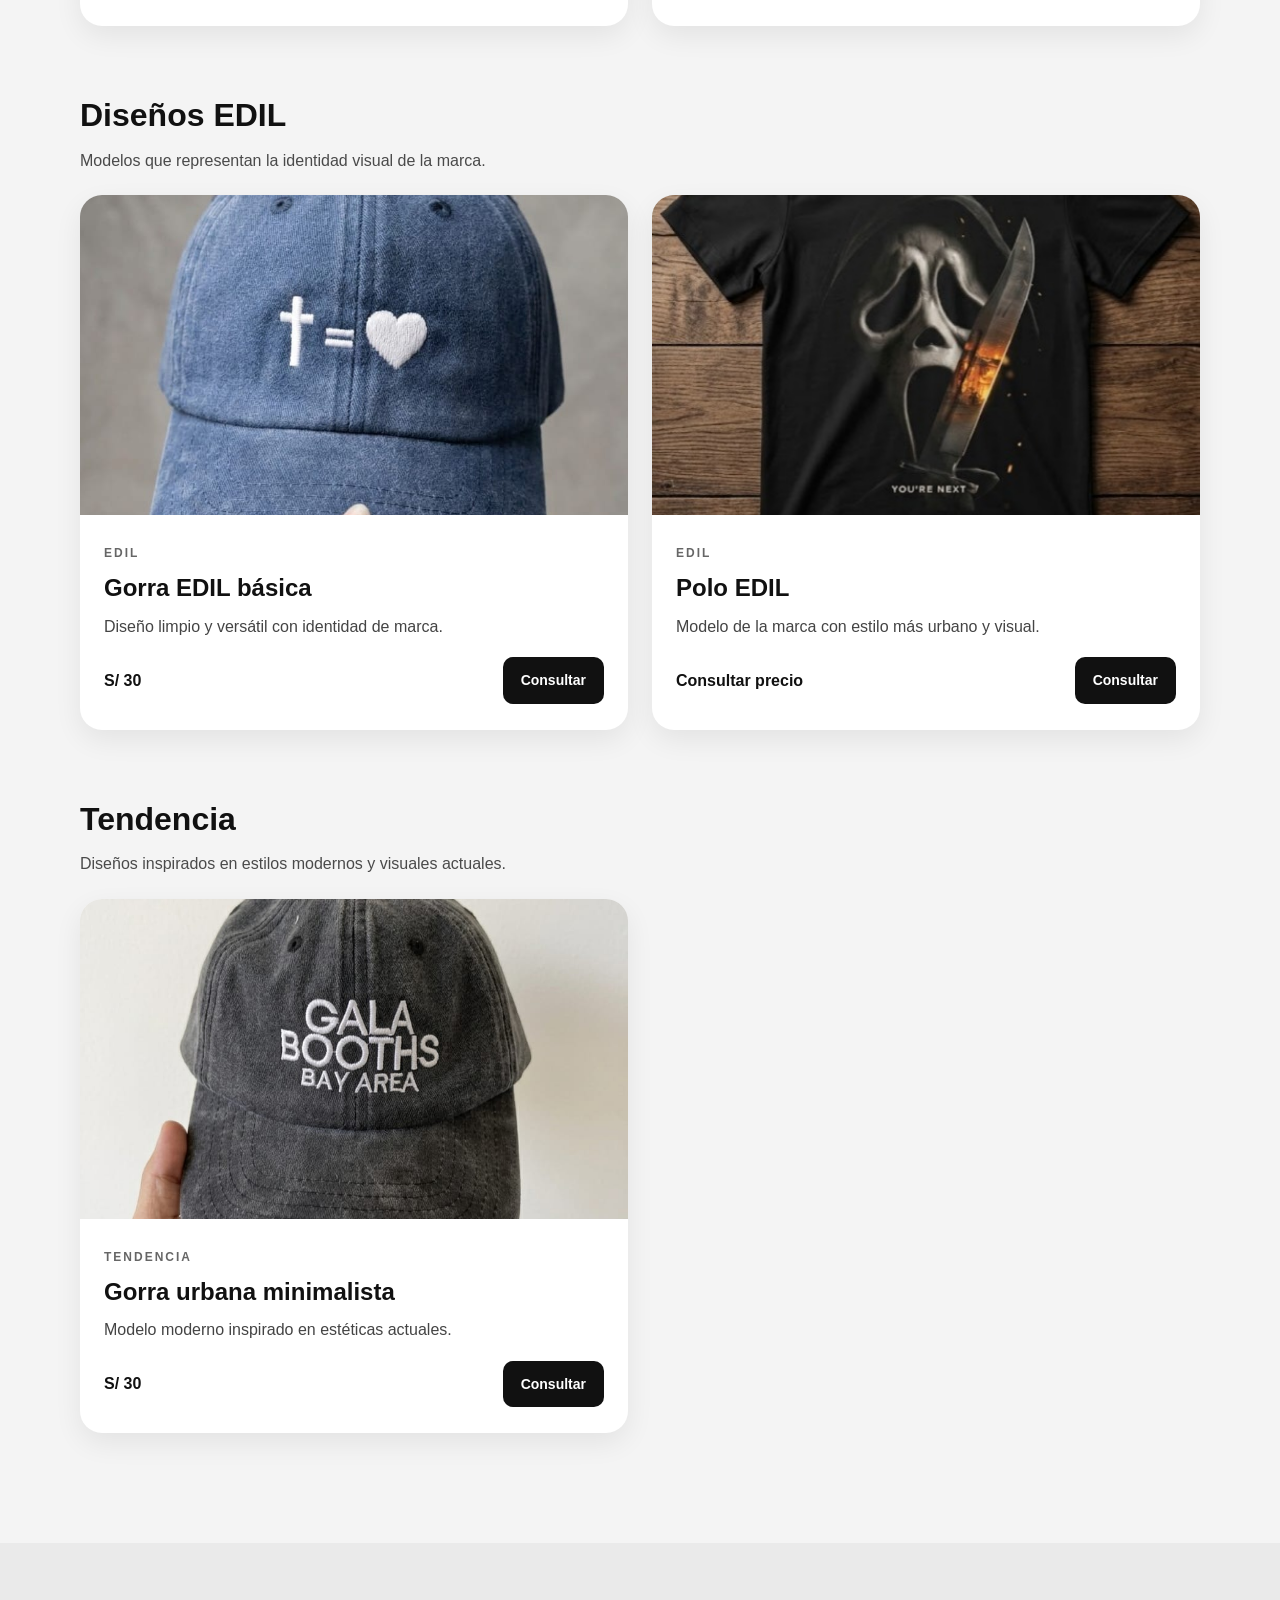
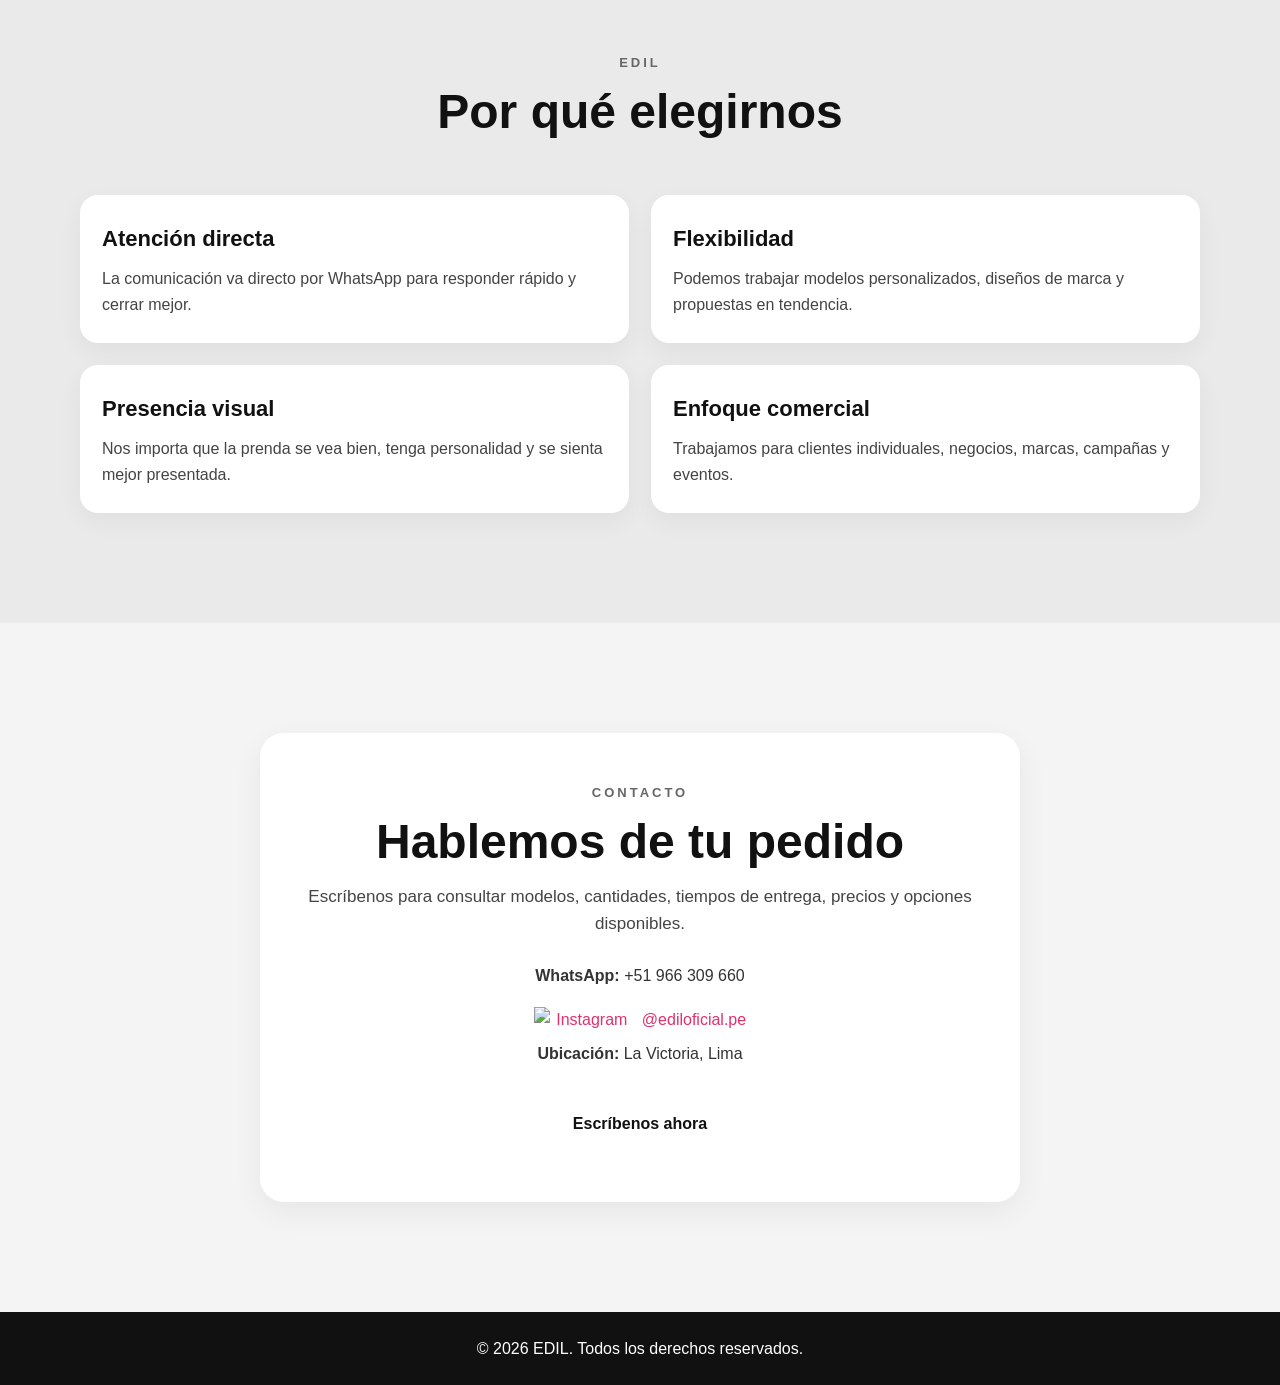
==== commit f1ea23b2: "Add files via upload" ====
--- a/index.html
+++ b/index.html
@@ -287,4 +287,4 @@
   </a>
 
 </body>
-</html>
+</html>
--- a/styles.css
+++ b/styles.css
@@ -575,4 +575,19 @@
   padding: 50px 30px;
   border-radius: 24px;
   box-shadow: 0 10px 30px rgba(0, 0, 0, 0.06);
+}
+
+.social-link {
+  display: inline-flex;
+  align-items: center;
+  gap: 8px;
+  justify-content: center;
+  text-decoration: none;
+  color: #E1306C;
+  font-weight: 500;
+  margin-top: 10px;
+}
+
+.social-link img {
+  width: 100px;
 }
